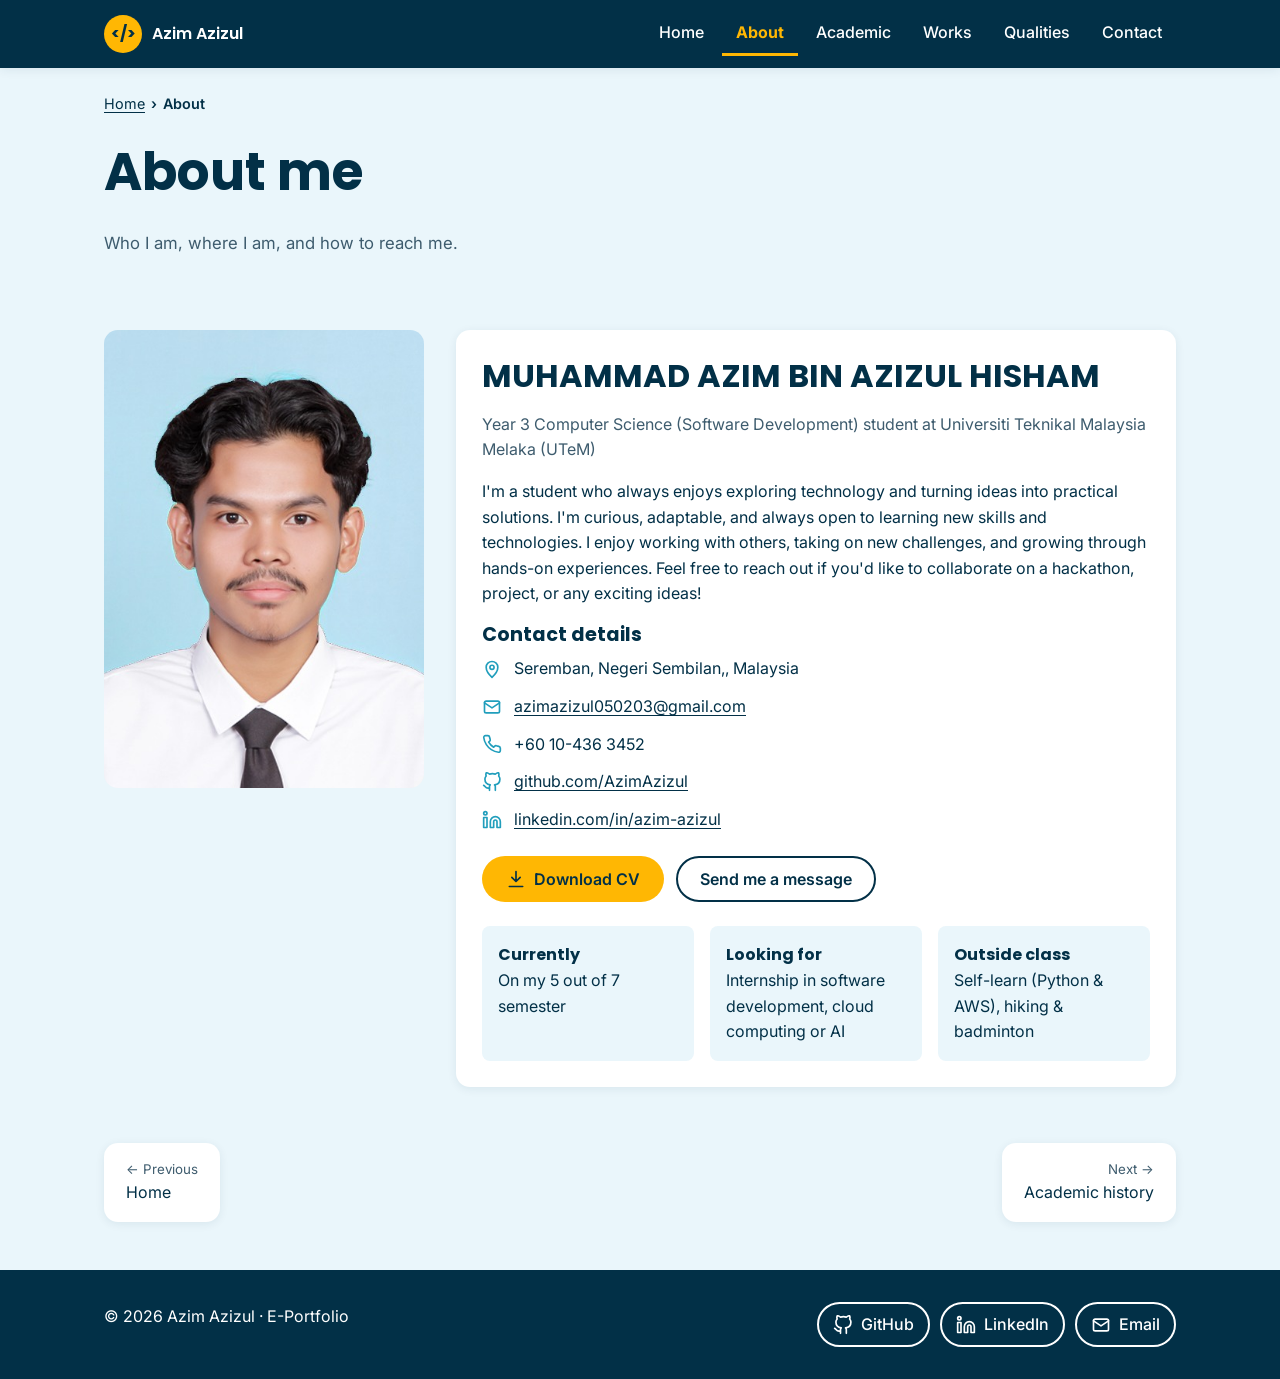
==== about.html @ dae7e943 "Initial e-portfolio site" ====
<!doctype html>
<html lang="en">
<head>
  <meta charset="utf-8">
  <meta name="viewport" content="width=device-width, initial-scale=1">
  <title>About · Azim Azizul Portfolio</title>
  <meta name="description" content="About me, location and contact details.">
  <link rel="preconnect" href="https://fonts.googleapis.com">
  <link rel="preconnect" href="https://fonts.gstatic.com" crossorigin>
  <link href="https://fonts.googleapis.com/css2?family=Inter:wght@400;500;600;700&family=Poppins:wght@600;700&display=swap" rel="stylesheet">
  <link rel="stylesheet" href="css/style.css">
  <script src="js/main.js" defer></script>
</head>
<body>
  <a class="skip-link" href="#main">Skip to content</a>

  <header class="site-header">
    <nav class="container nav-bar" aria-label="Main">
      <a class="brand" href="index.html"><span class="brand-badge" aria-hidden="true">&lt;/&gt;</span><span>Azim Azizul</span></a>
      <button class="nav-toggle" type="button" aria-expanded="false" aria-controls="nav-links">
        <svg class="icon" viewBox="0 0 24 24" aria-hidden="true"><path d="M4 6h16M4 12h16M4 18h16"/></svg><span class="nav-toggle-label">Menu</span>
      </button>
      <ul class="nav-links" id="nav-links">
        <li><a href="index.html">Home</a></li>
        <li><a href="about.html" aria-current="page">About</a></li>
        <li><a href="academic.html">Academic</a></li>
        <li><a href="works.html">Works</a></li>
        <li><a href="qualities.html">Qualities</a></li>
        <li><a href="contact.html">Contact</a></li>
      </ul>
    </nav>
  </header>

  <main id="main" class="container">
    <nav class="breadcrumb" aria-label="Breadcrumb">
      <ol><li><a href="index.html">Home</a></li><li aria-current="page">About</li></ol>
    </nav>

    <header class="page-head">
      <h1>About me</h1>
      <p>Who I am, where I am, and how to reach me.</p>
    </header>

    <section class="section about-grid" aria-label="Profile">
      <div class="about-photo">
        <img src="images/photo.jpg" alt="Portrait of Azim Azizul" width="413" height="591">
      </div>

      <div class="card">
        <h2>MUHAMMAD AZIM BIN AZIZUL HISHAM</h2>
        <p class="muted"><span>Year 3</span> Computer Science (Software Development) student at Universiti Teknikal Malaysia Melaka (UTeM)</p>
        <p>
          I'm a student who always enjoys exploring technology and turning ideas into practical solutions. 
          I'm curious, adaptable, and always open to learning new skills and technologies. 
          I enjoy working with others, taking on new challenges, and growing through hands-on experiences. 
          Feel free to reach out if you'd like to collaborate on a hackathon, project, or any exciting ideas!
        </p>

        <h3>Contact details</h3>
        <ul class="info-list">
          <li>
            <svg class="icon" viewBox="0 0 24 24" aria-hidden="true"><path d="M12 22s7-6.2 7-12a7 7 0 0 0-14 0c0 5.8 7 12 7 12z"/><circle cx="12" cy="10" r="2.5"/></svg>
            <span><span class="visually-hidden">Location: </span><span>Seremban, Negeri Sembilan,</span>, Malaysia</span>
          </li>
          <li>
            <svg class="icon" viewBox="0 0 24 24" aria-hidden="true"><rect x="3" y="5" width="18" height="14" rx="2"/><path d="m3 7 9 6 9-6"/></svg>
            <span><span class="visually-hidden">Email: </span><a href="mailto:azimazizul050203@gmail.com">azimazizul050203@gmail.com</a></span>
          </li>
          <li>
            <svg class="icon" viewBox="0 0 24 24" aria-hidden="true"><path d="M22 16.9v3a2 2 0 0 1-2.2 2 19.8 19.8 0 0 1-8.6-3.1 19.5 19.5 0 0 1-6-6A19.8 19.8 0 0 1 2.1 4.2 2 2 0 0 1 4.1 2h3a2 2 0 0 1 2 1.7c.1.9.4 1.8.7 2.7a2 2 0 0 1-.5 2.1L8 9.8a16 16 0 0 0 6 6l1.3-1.3a2 2 0 0 1 2.1-.4c.9.3 1.8.6 2.7.7a2 2 0 0 1 1.7 2z"/></svg>
            <span><span class="visually-hidden">Phone: </span><span>+60 10-436 3452</span></span>
          </li>
          <li>
            <svg class="icon" viewBox="0 0 24 24" aria-hidden="true"><path d="M9 19c-5 1.5-5-2.5-7-3m14 6v-3.9a3.4 3.4 0 0 0-.9-2.6c3.1-.3 6.4-1.5 6.4-7A5.4 5.4 0 0 0 20 4.8 5 5 0 0 0 19.9 1S18.7.6 16 2.5a13.4 13.4 0 0 0-7 0C6.3.6 5.1 1 5.1 1A5 5 0 0 0 5 4.8a5.4 5.4 0 0 0-1.5 3.7c0 5.4 3.3 6.6 6.4 7a3.4 3.4 0 0 0-.9 2.6V22"/></svg>
            <span><span class="visually-hidden">GitHub: </span><a href="https://github.com/AzimAzizul" target="_blank" rel="noopener">github.com/AzimAzizul</a></span>
          </li>
          <li>
            <svg class="icon" viewBox="0 0 24 24" aria-hidden="true"><path d="M16 8a6 6 0 0 1 6 6v7h-4v-7a2 2 0 0 0-4 0v7h-4v-7a6 6 0 0 1 6-6z"/><rect x="2" y="9" width="4" height="12"/><circle cx="4" cy="4" r="2"/></svg>
            <span><span class="visually-hidden">LinkedIn: </span><a href="https://www.linkedin.com/in/azim-azizul-b42a0127b/" target="_blank" rel="noopener">linkedin.com/in/azim-azizul</a></span>
          </li>
        </ul>

        <div class="btn-row">
          <a class="btn btn-secondary" href="cv/cv.pdf" download>
            <svg class="icon" viewBox="0 0 24 24" aria-hidden="true"><path d="M12 3v12m0 0-5-5m5 5 5-5M4 21h16"/></svg>
            Download CV <span class="visually-hidden">(PDF)</span>
          </a>
          <a class="btn btn-outline" href="contact.html">Send me a message</a>
        </div>

        <div class="facts">
          <div class="fact"><strong>Currently</strong><span>On my 5 out of 7 semester</span></div>
          <div class="fact"><strong>Looking for</strong><span>Internship in software development, cloud computing or AI</span></div>
          <div class="fact"><strong>Outside class</strong><span>Self-learn (Python & AWS), hiking & badminton</span></div>
        </div>
      </div>
    </section>

    <nav class="page-nav" aria-label="Page">
      <a href="index.html" class="prev"><small>← Previous</small>Home</a>
      <a href="academic.html" class="next"><small>Next →</small>Academic history</a>
    </nav>
  </main>

  <footer class="site-footer">
    <div class="container footer-inner">
      <p>© <span data-year>2026</span> <span>Azim Azizul</span> · <span>E-Portfolio</span></p>
      <ul class="social">
        <li><a href="https://github.com/AzimAzizul" target="_blank" rel="noopener">
          <svg class="icon" viewBox="0 0 24 24" aria-hidden="true"><path d="M9 19c-5 1.5-5-2.5-7-3m14 6v-3.9a3.4 3.4 0 0 0-.9-2.6c3.1-.3 6.4-1.5 6.4-7A5.4 5.4 0 0 0 20 4.8 5 5 0 0 0 19.9 1S18.7.6 16 2.5a13.4 13.4 0 0 0-7 0C6.3.6 5.1 1 5.1 1A5 5 0 0 0 5 4.8a5.4 5.4 0 0 0-1.5 3.7c0 5.4 3.3 6.6 6.4 7a3.4 3.4 0 0 0-.9 2.6V22"/></svg>GitHub</a></li>
        <li><a href="https://www.linkedin.com/in/azim-azizul-b42a0127b/" target="_blank" rel="noopener">
          <svg class="icon" viewBox="0 0 24 24" aria-hidden="true"><path d="M16 8a6 6 0 0 1 6 6v7h-4v-7a2 2 0 0 0-4 0v7h-4v-7a6 6 0 0 1 6-6z"/><rect x="2" y="9" width="4" height="12"/><circle cx="4" cy="4" r="2"/></svg>LinkedIn</a></li>
        <li><a href="contact.html">
          <svg class="icon" viewBox="0 0 24 24" aria-hidden="true"><rect x="3" y="5" width="18" height="14" rx="2"/><path d="m3 7 9 6 9-6"/></svg>Email</a></li>
      </ul>
    </div>
  </footer>
</body>
</html>
---- css/style.css ----
/* =========================================================
   Design tokens
   Palette: Coolors "Refreshing Summer Fun"
   https://coolors.co/palette/8ecae6-219ebc-023047-ffb703-fb8500
   To swap palette: change the five --c-* hex values below,
   then re-check text contrast (WCAG AA 4.5:1).
   ========================================================= */
:root {
  /* palette */
  --c-sky:    #8ECAE6;
  --c-teal:   #219EBC;
  --c-navy:   #023047;
  --c-amber:  #FFB703;
  --c-orange: #FB8500;

  /* roles */
  --text:        var(--c-navy);
  --text-muted:  #3E5C6E;   /* 7.09:1 on white */
  --bg:          #FFFFFF;
  --bg-soft:     #EAF6FB;   /* light tint of sky */
  --surface:     #FFFFFF;
  --accent:      var(--c-teal);   /* non-text only: icons, borders, focus */
  --error:       #C62828;   /* 5.62:1 on white */
  --success:     #2E7D32;   /* 5.13:1 on white */
  --disabled-bg: #B0BEC5;

  /* type */
  --font-head: "Poppins", system-ui, sans-serif;
  --font-body: "Inter", system-ui, sans-serif;

  /* shape and spacing */
  --radius: 14px;
  --radius-sm: 8px;
  --shadow: 0 2px 10px rgba(2, 48, 71, 0.08);
  --shadow-lift: 0 10px 24px rgba(33, 158, 188, 0.25);
  --space: 1rem;
  --container: 1120px;
}

/* =========================================================
   Placeholder marker: every invented detail has class="ph".
   For final screenshots, delete this one rule.
   ========================================================= */
.ph { color: var(--error) !important; text-decoration: underline dashed var(--error); text-underline-offset: 3px; }

/* ---------- base ---------- */
*, *::before, *::after { box-sizing: border-box; }
html { scroll-behavior: smooth; }
body {
  margin: 0;
  font-family: var(--font-body);
  font-size: 1rem;
  line-height: 1.6;
  color: var(--text);
  background: var(--bg-soft);
  display: flex;
  flex-direction: column;
  min-height: 100vh;
}
main { flex: 1; }
img { max-width: 100%; height: auto; display: block; }
h1, h2, h3, h4 { font-family: var(--font-head); line-height: 1.25; margin: 0 0 0.5em; }
h1 { font-size: clamp(2rem, 4.5vw, 3.25rem); }
h2 { font-size: clamp(1.5rem, 3vw, 2rem); }
h3 { font-size: 1.2rem; }
p { margin: 0 0 1em; }
a { color: var(--c-navy); text-decoration: underline; text-underline-offset: 3px; }
a:hover { text-decoration-color: var(--accent); text-decoration-thickness: 2px; }
:focus-visible { outline: 3px solid var(--accent); outline-offset: 3px; border-radius: 4px; }
.container { width: 100%; max-width: var(--container); margin: 0 auto; padding: 0 24px; }
.muted { color: var(--text-muted); }
.visually-hidden { position: absolute; width: 1px; height: 1px; overflow: hidden; clip: rect(0 0 0 0); white-space: nowrap; }
.skip-link { position: absolute; left: -999px; top: 8px; background: var(--c-navy); color: #fff; padding: 8px 16px; border-radius: var(--radius-sm); z-index: 100; }
.skip-link:focus { left: 8px; }
.icon { width: 20px; height: 20px; flex: none; fill: none; stroke: currentColor; stroke-width: 2; stroke-linecap: round; stroke-linejoin: round; }

/* ---------- header and nav ---------- */
/* navy header to match footer: white text, translucent white hover, amber marks current page */
.site-header { position: sticky; top: 0; z-index: 50; background: var(--c-navy); color: #fff; box-shadow: var(--shadow); }
.site-header a { color: #fff; }
.site-header :focus-visible { outline-color: var(--c-amber); }
.nav-bar { display: flex; align-items: center; justify-content: space-between; height: 68px; }
.brand { display: flex; align-items: center; gap: 10px; font-family: var(--font-head); font-weight: 600; text-decoration: none; color: #fff; }
.brand-badge { display: grid; place-items: center; width: 38px; height: 38px; border-radius: 50%; background: var(--c-amber); color: var(--c-navy); font-weight: 700; }
.nav-links { display: flex; gap: 4px; list-style: none; margin: 0; padding: 0; }
.nav-links a { display: block; padding: 8px 14px; border-radius: var(--radius-sm); text-decoration: none; font-weight: 500; border-bottom: 3px solid transparent; }
.nav-links a:hover { background: rgba(255,255,255,0.12); }
.nav-links a[aria-current="page"] { font-weight: 700; color: var(--c-amber); border-bottom-color: var(--c-amber); border-radius: var(--radius-sm) var(--radius-sm) 0 0; }
.nav-toggle { display: none; align-items: center; gap: 6px; padding: 8px 14px; border: 2px solid #fff; border-radius: var(--radius-sm); background: transparent; color: #fff; font: 600 0.95rem var(--font-body); cursor: pointer; }

/* ---------- breadcrumb ---------- */
.breadcrumb { padding-top: 24px; font-size: 0.9rem; }
.breadcrumb ol { display: flex; flex-wrap: wrap; gap: 6px; list-style: none; margin: 0; padding: 0; color: var(--text-muted); }
.breadcrumb li + li::before { content: "›"; margin-right: 6px; }
.breadcrumb [aria-current="page"] { color: var(--c-navy); font-weight: 600; }

/* ---------- sections ---------- */
.section { padding-block: 48px; }
.page-head { padding: 24px 0 8px; }
.page-head p { max-width: 640px; color: var(--text-muted); font-size: 1.05rem; }

/* ---------- buttons ---------- */
.btn {
  display: inline-flex; align-items: center; justify-content: center; gap: 8px;
  min-height: 46px; padding: 10px 22px;
  border: 2px solid transparent; border-radius: 999px;
  font: 600 1rem var(--font-body); text-decoration: none; cursor: pointer;
  transition: transform .15s ease, box-shadow .15s ease, background-color .15s ease;
}
.btn:hover { transform: translateY(-2px); box-shadow: var(--shadow-lift); text-decoration: none; }
.btn:active { transform: translateY(1px); box-shadow: none; }
.btn-primary { background: var(--c-navy); color: #fff; }
.btn-secondary { background: var(--c-amber); color: var(--c-navy); }
.btn-secondary:hover { background: var(--c-orange); }
.btn-outline { background: var(--surface); color: var(--c-navy); border-color: var(--c-navy); }
.btn-outline:hover { background: var(--bg-soft); }
.btn-sm { min-height: 38px; padding: 6px 16px; font-size: 0.9rem; }
.btn:disabled, .btn[aria-disabled="true"] { background: var(--disabled-bg); color: var(--c-navy); border-color: transparent; cursor: not-allowed; transform: none; box-shadow: none; }
.btn-row { display: flex; flex-wrap: wrap; gap: 12px; }

/* ---------- card ---------- */
.card { background: var(--surface); border-radius: var(--radius); box-shadow: var(--shadow); border: 2px solid transparent; padding: 24px; }
.card-link { transition: transform .15s ease, box-shadow .15s ease, border-color .15s ease; cursor: pointer; }
.card-link:hover { transform: translateY(-4px); box-shadow: var(--shadow-lift); border-color: var(--accent); }

/* ---------- tags and chips ---------- */
.tag { display: inline-block; padding: 2px 10px; border-radius: 999px; background: var(--c-sky); color: var(--c-navy); font-size: 0.8rem; font-weight: 600; }
.tags { display: flex; flex-wrap: wrap; gap: 6px; }
.chip { padding: 8px 18px; border-radius: 999px; border: 2px solid var(--c-navy); background: var(--surface); color: var(--c-navy); font: 600 0.95rem var(--font-body); cursor: pointer; transition: background-color .15s ease; }
.chip:hover { background: var(--bg-soft); }
.chip[aria-pressed="true"] { background: var(--c-amber); border-color: var(--c-amber); }
.chip[aria-pressed="true"]:hover { background: var(--c-orange); border-color: var(--c-orange); }

/* ---------- page-to-page nav (mapping) ---------- */
.page-nav { display: flex; justify-content: space-between; gap: 16px; padding: 8px 0 48px; }
.page-nav a { display: flex; flex-direction: column; padding: 14px 20px; border-radius: var(--radius); background: var(--surface); box-shadow: var(--shadow); text-decoration: none; border: 2px solid transparent; transition: border-color .15s ease, transform .15s ease; }
.page-nav a:hover { border-color: var(--accent); transform: translateY(-2px); }
.page-nav small { color: var(--text-muted); }
.page-nav .next { margin-left: auto; text-align: right; }

/* ---------- footer ---------- */
.site-footer { background: var(--c-navy); color: #fff; padding: 32px 0; }
.site-footer a { color: #fff; }
.footer-inner { display: flex; flex-wrap: wrap; justify-content: space-between; align-items: center; gap: 16px; }
.social { display: flex; flex-wrap: wrap; gap: 10px; list-style: none; margin: 0; padding: 0; }
.social a { display: inline-flex; align-items: center; gap: 8px; padding: 8px 14px; border-radius: 999px; border: 2px solid currentColor; text-decoration: none; font-weight: 500; }
.social a:hover { background: rgba(255,255,255,0.12); }
.site-footer .ph { color: var(--c-amber) !important; text-decoration-color: var(--c-amber); }

/* =========================================================
   Page: Home
   ========================================================= */
.hero { display: grid; grid-template-columns: 1.2fr 1fr; gap: 48px; align-items: center; padding-block: 64px; }
.hero-greeting { display: inline-block; margin-bottom: 12px; padding: 4px 14px; border-radius: 999px; background: var(--c-sky); font-weight: 600; }
.hero-tagline { font-size: 1.15rem; color: var(--text-muted); max-width: 520px; margin-bottom: 28px; }
.hero-photo { position: relative; justify-self: center; width: min(380px, 100%); }
.hero-photo::before { content: ""; position: absolute; inset: 18px -18px -18px 18px; border-radius: 28px; background: var(--c-sky); z-index: -1; }
.hero-photo img { border-radius: 28px; aspect-ratio: 4 / 5; object-fit: cover; border: 6px solid var(--surface); box-shadow: var(--shadow); }
.hero-hint { margin-top: 20px; font-size: 0.9rem; color: var(--text-muted); }

/* =========================================================
   Page: About
   ========================================================= */
.about-grid { display: grid; grid-template-columns: 320px 1fr; gap: 32px; align-items: start; }
.about-photo img { border-radius: var(--radius); }
.info-list { list-style: none; margin: 0 0 24px; padding: 0; display: grid; gap: 12px; }
.info-list li { display: flex; gap: 12px; align-items: center; }
.info-list .icon { color: var(--accent); }
.facts { display: grid; grid-template-columns: repeat(auto-fit, minmax(200px, 1fr)); gap: 16px; margin-top: 24px; }
.fact { background: var(--bg-soft); border-radius: var(--radius-sm); padding: 16px; }
.fact strong { display: block; font-family: var(--font-head); }

/* =========================================================
   Page: Academic (timeline)
   ========================================================= */
.timeline { position: relative; list-style: none; margin: 0; padding: 0 0 0 40px; }
.timeline::before { content: ""; position: absolute; left: 11px; top: 6px; bottom: 6px; width: 4px; border-radius: 2px; background: var(--accent); }
/* one-shot staggered entrance on load (not on scroll), so full-page screenshots and Figma capture always see every item */
.timeline-item { position: relative; margin-bottom: 28px; animation: fade-up .6s ease both; }
.timeline-item:nth-child(2) { animation-delay: .25s; }
.timeline-item:nth-child(3) { animation-delay: .5s; }
@keyframes fade-up { from { opacity: 0; transform: translateY(24px); } to { opacity: 1; transform: none; } }
.timeline-item::before { content: ""; position: absolute; left: -38px; top: 26px; width: 20px; height: 20px; border-radius: 50%; background: var(--c-amber); border: 4px solid var(--surface); box-shadow: 0 0 0 2px var(--c-amber); }
.timeline-date { font-size: 0.9rem; font-weight: 600; color: var(--text-muted); }
.timeline-result { display: inline-block; margin: 4px 0 12px; padding: 2px 10px; border-radius: var(--radius-sm); background: var(--bg-soft); font-weight: 600; }
.timeline-item .btn { display: flex; width: fit-content; }
.cert-grid { display: grid; grid-template-columns: repeat(auto-fit, minmax(280px, 1fr)); gap: 20px; }
.cert-grid .card { display: flex; flex-direction: column; gap: 8px; }
.cert-grid .btn { align-self: flex-start; margin-top: auto; }
.status { display: inline-flex; align-items: center; gap: 6px; font-weight: 600; font-size: 0.9rem; }

/* =========================================================
   Dialogs (lightbox and project detail)
   ========================================================= */
dialog { border: none; border-radius: var(--radius); padding: 0; max-width: min(920px, 94vw); width: 100%; box-shadow: 0 20px 60px rgba(2,48,71,.35); color: var(--text); }
dialog::backdrop { background: rgba(2, 48, 71, 0.8); }
.dialog-head { display: flex; justify-content: space-between; align-items: center; gap: 16px; padding: 16px 24px; border-bottom: 1px solid var(--bg-soft); }
.dialog-head h2, .dialog-head h3 { margin: 0; font-size: 1.2rem; }
.dialog-body { padding: 24px; }
.dialog-close { display: inline-flex; align-items: center; gap: 6px; padding: 6px 12px; border: 2px solid var(--c-navy); border-radius: 999px; background: var(--surface); color: var(--c-navy); font: 600 0.9rem var(--font-body); cursor: pointer; }
.dialog-close:hover { background: var(--bg-soft); }
.lightbox-img { width: 100%; border-radius: var(--radius-sm); background: var(--bg-soft); }
.lightbox-caption { margin: 12px 0 0; color: var(--text-muted); font-size: 0.9rem; }

/* =========================================================
   Page: Works
   ========================================================= */
.filter-bar { display: flex; flex-wrap: wrap; align-items: center; gap: 10px; margin-bottom: 8px; }
.result-count { margin: 8px 0 24px; color: var(--text-muted); font-weight: 500; }
.works-grid { display: grid; grid-template-columns: repeat(auto-fill, minmax(300px, 1fr)); gap: 24px; }
.work-card { position: relative; }
/* stretched button: whole card is clickable, only one real control in the tab order */
.work-card .stretch { background: none; border: none; padding: 0; color: inherit; font: inherit; cursor: pointer; }
.work-card .stretch::after { content: ""; position: absolute; inset: 0; border-radius: var(--radius); }
.work-card { display: flex; flex-direction: column; padding: 0; overflow: hidden; text-align: left; font: inherit; color: inherit; }
.work-card[hidden] { display: none; }
.work-card img { aspect-ratio: 16 / 10; object-fit: cover; width: 100%; }
.work-card-body { display: flex; flex-direction: column; gap: 8px; padding: 20px; flex: 1; }
.work-card-body h3 { margin: 0; }
.work-meta { font-size: 0.85rem; color: var(--text-muted); }
.work-more { margin-top: auto; display: inline-flex; align-items: center; gap: 6px; font-weight: 600; }
.work-card:hover .work-more .icon { transform: translateX(4px); }
.work-more .icon { transition: transform .15s ease; }
/* fixed frame + contain: portrait and landscape images both show whole, no jump when switching */
.gallery-main { width: 100%; height: min(60vh, 460px); border-radius: var(--radius-sm); object-fit: contain; background: var(--bg-soft); }
.gallery-thumbs { display: flex; flex-wrap: wrap; gap: 10px; margin: 12px 0 20px; }
.gallery-thumbs button { padding: 0; border: 3px solid transparent; border-radius: var(--radius-sm); background: none; cursor: pointer; width: 110px; overflow: hidden; }
.gallery-thumbs button[aria-current="true"] { border-color: var(--accent); }
.gallery-thumbs img { aspect-ratio: 16 / 10; object-fit: contain; background: var(--bg-soft); }
.detail-grid { display: grid; grid-template-columns: 1fr 1fr; gap: 16px 32px; }
.detail-grid h3 { font-size: 1rem; margin-bottom: 4px; }
.empty-state { padding: 40px; text-align: center; }

/* =========================================================
   Page: Qualities
   ========================================================= */
.quality-list { display: grid; grid-template-columns: repeat(auto-fit, minmax(min(440px, 100%), 1fr)); gap: 20px; align-items: stretch; }
.quality { padding: 0; border-left: 6px solid transparent; transition: border-color .15s ease, box-shadow .15s ease; }
.quality:hover { box-shadow: var(--shadow-lift); }
.quality[open] { border-left-color: var(--c-amber); }
.quality summary { display: flex; align-items: center; gap: 14px; padding: 20px 24px; cursor: pointer; list-style: none; }
.quality summary::-webkit-details-marker { display: none; }
.quality-icon { display: grid; place-items: center; width: 48px; height: 48px; border-radius: 12px; background: var(--bg-soft); color: var(--accent); flex: none; }
.quality-icon .icon { width: 26px; height: 26px; }
.quality summary h3 { margin: 0; }
.quality summary p { margin: 0; font-size: 0.9rem; color: var(--text-muted); }
.chevron { margin-left: auto; transition: transform .2s ease; }
.quality[open] .chevron { transform: rotate(180deg); }
/* desktop: cards stay open (js/main.js), so drop the toggle cues */
@media (min-width: 861px) {
  .quality summary { cursor: default; }
  .quality .chevron { display: none; }
  .quality[open] { border-left-color: transparent; }
  .quality:hover { box-shadow: var(--shadow); }
}
.star { padding: 0 24px 24px; display: grid; gap: 10px; }
.star div { display: grid; grid-template-columns: 90px 1fr; gap: 8px; }
.star dt { font-weight: 700; }
.star dd { margin: 0; }
.skills-grid { display: grid; grid-template-columns: repeat(auto-fill, minmax(160px, 1fr)); gap: 14px; }
.skill { display: flex; align-items: center; gap: 10px; padding: 14px 16px; border-radius: var(--radius-sm); background: var(--surface); box-shadow: var(--shadow); font-weight: 600; }
.skill .icon { color: var(--accent); }
.skill-group { margin-bottom: 28px; }
.skill-group h3 { font-size: 1rem; color: var(--text-muted); }

/* =========================================================
   Page: Contact
   ========================================================= */
.contact-grid { display: grid; grid-template-columns: 1.4fr 1fr; gap: 32px; align-items: start; }
.field { margin-bottom: 20px; }
.field label { display: block; font-weight: 600; margin-bottom: 6px; }
.req { color: var(--error); }
.field input, .field select, .field textarea {
  width: 100%; padding: 12px 14px; border: 2px solid #9FB3BF; border-radius: var(--radius-sm);
  font: inherit; color: var(--text); background: var(--surface);
}
.field input:focus, .field select:focus, .field textarea:focus { outline: none; border-color: var(--accent); box-shadow: 0 0 0 3px rgba(33,158,188,.25); }
.field textarea { min-height: 150px; resize: vertical; }
.field.invalid input, .field.invalid select, .field.invalid textarea { border-color: var(--error); }
.field.valid input, .field.valid select, .field.valid textarea { border-color: var(--success); }
.field-hint { display: flex; justify-content: space-between; gap: 12px; font-size: 0.85rem; color: var(--text-muted); margin-top: 6px; }
.error-msg { display: none; align-items: center; gap: 6px; color: var(--error); font-size: 0.9rem; font-weight: 500; margin-top: 6px; }
.field.invalid .error-msg { display: flex; }
.form-note { font-size: 0.9rem; color: var(--text-muted); margin-top: 12px; }
.alert-success { display: flex; gap: 12px; align-items: flex-start; padding: 16px 20px; margin-bottom: 20px; border: 2px solid var(--success); border-radius: var(--radius-sm); background: #EDF7EE; color: var(--success); }
.alert-success[hidden] { display: none; }
.alert-success p { margin: 0; color: var(--c-navy); }
.contact-side .social a { color: var(--c-navy); }
.contact-side .social a:hover { background: var(--bg-soft); }
.contact-side .social { flex-direction: column; align-items: flex-start; }

/* =========================================================
   Responsive: phone and small tablet
   ========================================================= */
@media (max-width: 860px) {
  .container { padding: 0 16px; }
  .nav-toggle { display: inline-flex; }
  .nav-links { display: none; position: absolute; top: 68px; left: 0; right: 0; flex-direction: column; padding: 8px 16px 16px; background: var(--c-navy); box-shadow: var(--shadow); }
  .nav-links.is-open { display: flex; }
  .nav-links a[aria-current="page"] { border-bottom: none; border-left: 4px solid var(--c-amber); border-radius: 0 var(--radius-sm) var(--radius-sm) 0; }
  .hero { grid-template-columns: 1fr; padding-block: 32px; gap: 40px; text-align: center; }
  .hero .btn-row { justify-content: center; }
  .hero-tagline { margin-left: auto; margin-right: auto; }
  .hero-photo { order: -1; width: 240px; }
  .about-grid, .contact-grid, .detail-grid { grid-template-columns: 1fr; }
  .about-photo { max-width: 260px; }
  .star div { grid-template-columns: 1fr; gap: 0; }
  .page-nav { flex-direction: column; }
  .page-nav .next { margin-left: 0; }
  .section { padding-block: 32px; }
}

@media (prefers-reduced-motion: reduce) {
  *, *::before, *::after { transition: none !important; animation: none !important; scroll-behavior: auto !important; }
}
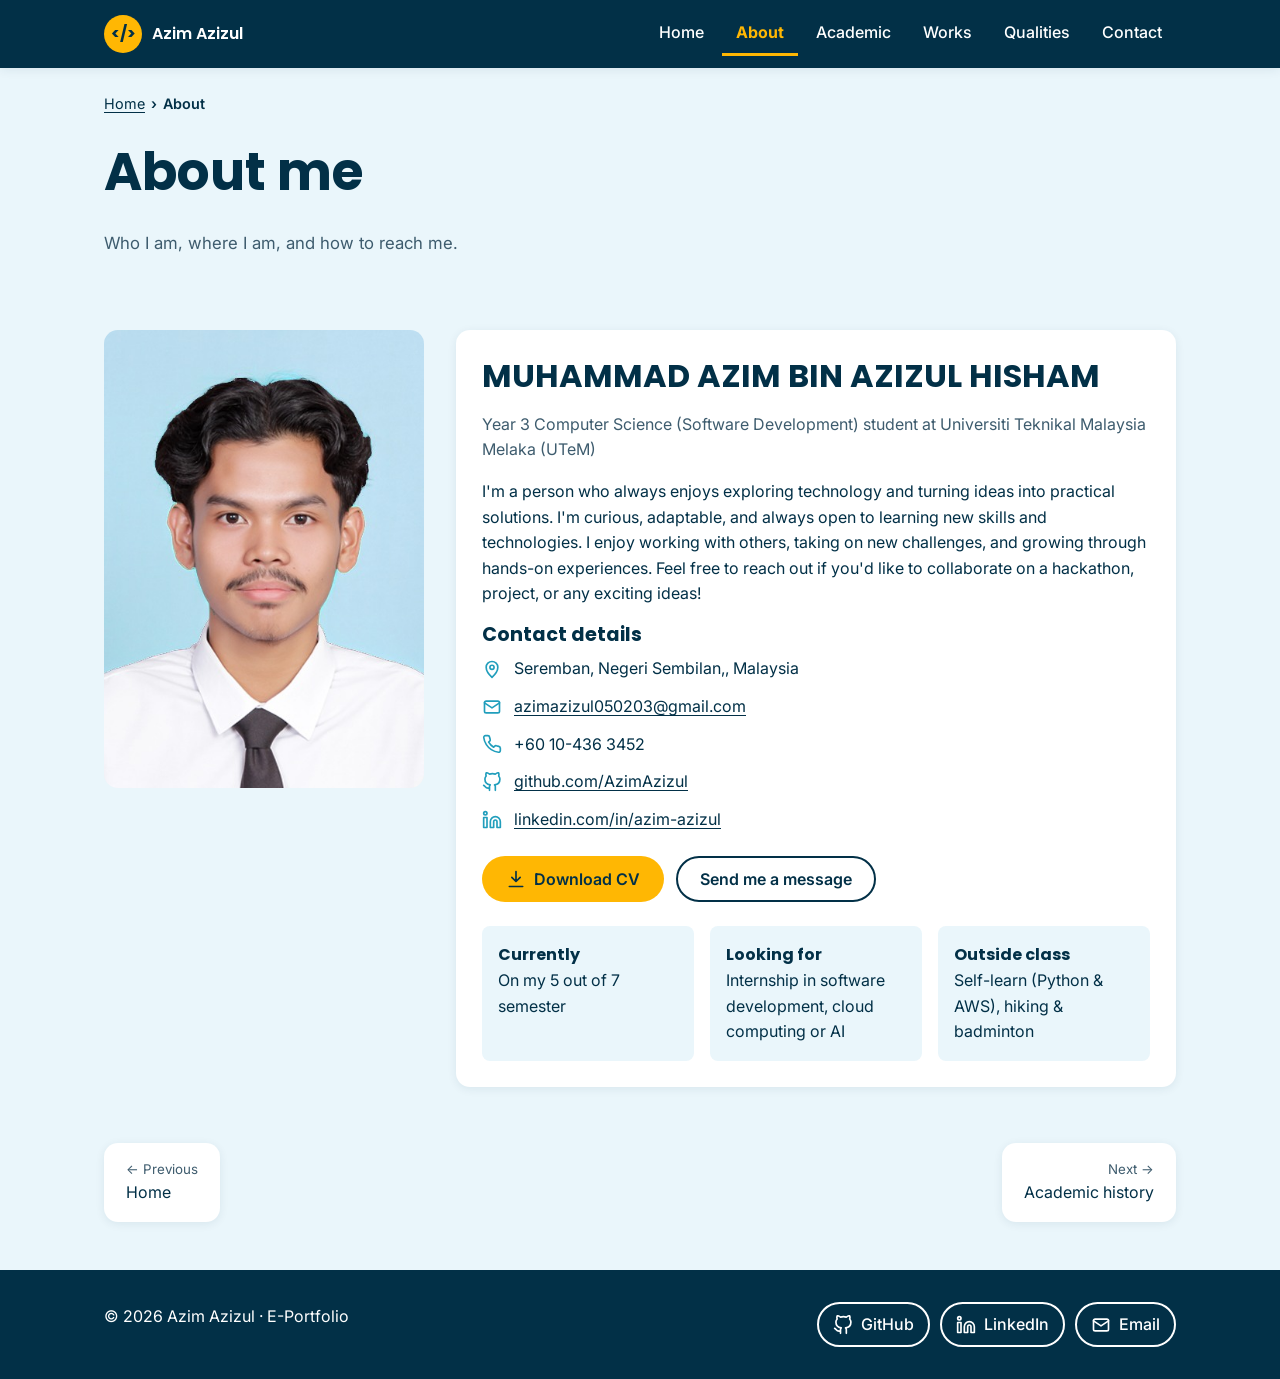
==== commit 9b1a9320: "Update portfolio content and certificates - Academic: Formal Education heading, bulleted highlights," ====
--- a/about.html
+++ b/about.html
@@ -50,7 +50,7 @@
         <h2>MUHAMMAD AZIM BIN AZIZUL HISHAM</h2>
         <p class="muted"><span>Year 3</span> Computer Science (Software Development) student at Universiti Teknikal Malaysia Melaka (UTeM)</p>
         <p>
-          I'm a student who always enjoys exploring technology and turning ideas into practical solutions. 
+          I'm a person who always enjoys exploring technology and turning ideas into practical solutions. 
           I'm curious, adaptable, and always open to learning new skills and technologies. 
           I enjoy working with others, taking on new challenges, and growing through hands-on experiences. 
           Feel free to reach out if you'd like to collaborate on a hackathon, project, or any exciting ideas!
--- a/css/style.css
+++ b/css/style.css
@@ -227,7 +227,10 @@
 .gallery-thumbs button { padding: 0; border: 3px solid transparent; border-radius: var(--radius-sm); background: none; cursor: pointer; width: 110px; overflow: hidden; }
 .gallery-thumbs button[aria-current="true"] { border-color: var(--accent); }
 .gallery-thumbs img { aspect-ratio: 16 / 10; object-fit: contain; background: var(--bg-soft); }
-.detail-grid { display: grid; grid-template-columns: 1fr 1fr; gap: 16px 32px; }
+/* fixed gap before buttons; last-block margins vary (p vs tags), so zero them */
+.detail-grid { display: grid; grid-template-columns: 1fr 1fr; gap: 24px 32px; margin-bottom: 28px; }
+.detail-grid p:last-child { margin-bottom: 0; }
+.detail-grid ul { margin: 0; padding-left: 1.2em; display: grid; gap: 4px; }
 .detail-grid h3 { font-size: 1rem; margin-bottom: 4px; }
 .empty-state { padding: 40px; text-align: center; }
 
